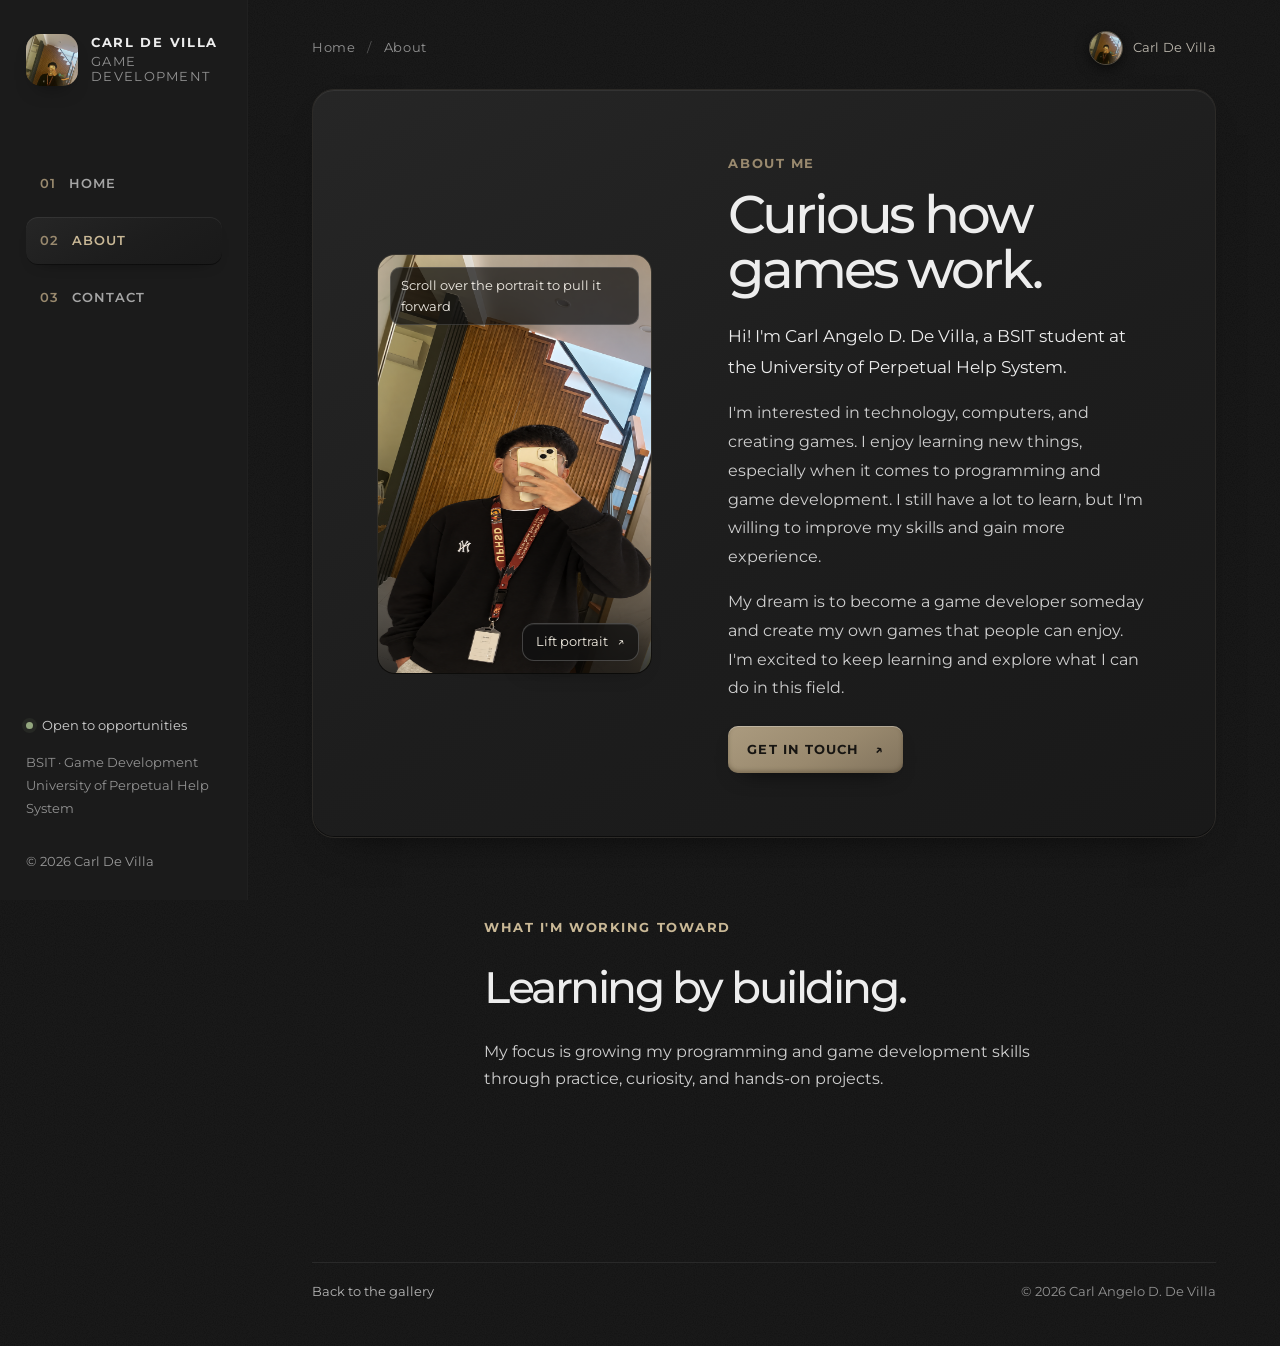
==== about/index.html @ 2f413bb1 "Add clean routes and interactive portrait" ====
<!doctype html>
<html lang="en">
<head>
  <meta charset="utf-8">
  <meta name="viewport" content="width=device-width, initial-scale=1">
  <meta name="theme-color" content="#121212">
  <meta name="description" content="About Carl Angelo D. De Villa, a BSIT student interested in technology, computers, and game development.">
  <meta property="og:type" content="website">
  <meta property="og:url" content="https://unorfl.github.io/DeVillaPortfolio/about/">
  <meta property="og:title" content="About — Carl Angelo D. De Villa">
  <meta property="og:description" content="Carl Angelo D. De Villa — BSIT Game Development student and aspiring game developer.">
  <meta property="og:image" content="https://unorfl.github.io/DeVillaPortfolio/assets/images/carl-angelo-portrait.png">
  <meta property="og:image:alt" content="Carl Angelo D. De Villa in his portrait photo">
  <meta name="twitter:card" content="summary_large_image">
  <meta name="twitter:image" content="https://unorfl.github.io/DeVillaPortfolio/assets/images/carl-angelo-portrait.png">
  <title>About — Carl Angelo D. De Villa</title>
  <link rel="icon" href="../assets/images/favicon.svg" type="image/svg+xml">
  <link rel="preconnect" href="https://fonts.googleapis.com">
  <link rel="preconnect" href="https://fonts.gstatic.com" crossorigin>
  <link href="https://fonts.googleapis.com/css2?family=Montserrat:wght@400;500;600;700&display=swap" rel="stylesheet">
  <link rel="stylesheet" href="../assets/css/site.css">
</head>
<body>
  <a class="skip-link" href="#main">Skip to content</a>
  <div class="layout">
    <aside class="sidebar">
      <div class="sidebar-top">
        <a class="brand" href="../home/" aria-label="Carl De Villa, gallery home"><span class="brand-mark"><img class="brand-avatar" src="../assets/images/carl-angelo-portrait.png" alt=""></span><span class="brand-copy"><strong>CARL DE VILLA</strong><small>GAME DEVELOPMENT</small></span></a>
        <button class="menu-toggle" type="button" aria-expanded="false" aria-controls="site-nav" aria-label="Open navigation"><span></span><span></span></button>
      </div>
      <nav class="nav" id="site-nav" aria-label="Main navigation">
        <a class="nav-link" href="../home/"><span class="nav-number">01</span> Home</a>
        <a class="nav-link active" href="../about/" aria-current="page"><span class="nav-number">02</span> About</a>
        <a class="nav-link" href="../contact/"><span class="nav-number">03</span> Contact</a>
      </nav>
      <div class="sidebar-bottom"><p class="availability"><span class="status-dot"></span> Open to opportunities</p><p class="sidebar-note">BSIT · Game Development<br>University of Perpetual Help System</p><span class="sidebar-copyright">© 2026 Carl De Villa</span></div>
    </aside>
    <main id="main" class="main-content page-main">
      <header class="topline"><span class="breadcrumb"><a href="../home/">Home</a> <span>/</span> About</span><a class="top-profile" href="../about/" aria-label="About Carl Angelo D. De Villa"><img src="../assets/images/carl-angelo-portrait.png" alt=""><span>Carl De Villa</span></a></header>
      <section class="about-hero clay-panel" data-reveal>
        <figure class="about-visual parallax-portrait" data-parallax-portrait aria-label="Interactive layered portrait of Carl Angelo D. De Villa">
          <img class="parallax-back" src="../assets/images/carl-angelo-background.png" alt="" aria-hidden="true" loading="eager">
          <img class="parallax-cutout" src="../assets/images/carl-angelo-cutout.png" alt="Carl Angelo D. De Villa in a black jacket, holding his phone" draggable="false">
          <span class="portrait-depth" aria-hidden="true">
            <span class="depth-halo"></span><span class="depth-shadow"></span>
          </span>
          <button class="portrait-toggle" type="button" aria-pressed="false">Lift portrait <span aria-hidden="true">↗</span></button>
          <figcaption class="portrait-hint">Scroll over the portrait to pull it forward</figcaption>
        </figure>
        <div class="about-copy" data-reveal>
          <p class="eyebrow">ABOUT ME</p>
          <h1>Curious how games work.</h1>
          <p class="about-lede">Hi! I'm Carl Angelo D. De Villa, a BSIT student at the University of Perpetual Help System.</p>
          <p>I'm interested in technology, computers, and creating games. I enjoy learning new things, especially when it comes to programming and game development. I still have a lot to learn, but I'm willing to improve my skills and gain more experience.</p>
          <p>My dream is to become a game developer someday and create my own games that people can enjoy. I'm excited to keep learning and explore what I can do in this field.</p>
          <a class="button button-gold" href="../contact/">Get in touch <span aria-hidden="true">↗</span></a>
        </div>
      </section>
      <section class="about-note" data-reveal>
        <p class="eyebrow">WHAT I'M WORKING TOWARD</p>
        <h2>Learning by building.</h2>
        <p>My focus is growing my programming and game development skills through practice, curiosity, and hands-on projects.</p>
      </section>
      <footer class="site-footer"><a class="footer-name" href="../home/">Back to the gallery</a><p>© 2026 Carl Angelo D. De Villa</p></footer>
    </main>
  </div>
  <script src="../assets/js/site.js" defer></script>
</body>
</html>
---- assets/css/site.css ----
:root {
  color-scheme: dark;
  --bg: #121212;
  --side: #1b1b1b;
  --surface: #1c1c1c;
  --line: #292929;
  --text: #ededed;
  --soft: #cfcfcf;
  --muted: #a5a5a5;
  --dim: #929292;
  --accent: #99896e;
  --accent-hi: #c9b896;
  --clay-bg: linear-gradient(150deg, #262626 0%, #1d1d1d 55%, #191919 100%);
  --clay-shadow: inset 0 1px 0 rgba(255,255,255,.07), inset 0 -1px 0 rgba(0,0,0,.55), 0 18px 40px -28px rgba(0,0,0,.9);
  --clay-gold: linear-gradient(150deg, #ab9b7f 0%, #99896e 55%, #81735d 100%);
  --ease: cubic-bezier(.2,.7,.2,1);
  --gutter: clamp(22px, 5vw, 76px);
}

* { box-sizing: border-box; }
html { min-width: 320px; scroll-behavior: smooth; background: var(--bg); }
body {
  min-width: 320px;
  margin: 0;
  color: var(--text);
  background-color: var(--bg);
  background-image: url("data:image/svg+xml,%3Csvg xmlns='http://www.w3.org/2000/svg' width='160' height='160'%3E%3Cfilter id='n'%3E%3CfeTurbulence type='fractalNoise' baseFrequency='.9' numOctaves='2' stitchTiles='stitch'/%3E%3CfeColorMatrix values='0 0 0 0 1 0 0 0 0 1 0 0 0 0 1 0 0 0 .045 0'/%3E%3C/filter%3E%3Crect width='100%25' height='100%25' filter='url(%23n)'/%3E%3C/svg%3E");
  font-family: Montserrat, system-ui, sans-serif;
  font-size: 16px;
  line-height: 1.65;
  -webkit-font-smoothing: antialiased;
}
a { color: inherit; text-decoration: none; }
button { color: inherit; font: inherit; }
img { display: block; max-width: 100%; }
::selection { color: var(--bg); background: var(--accent-hi); }
:focus-visible { outline: 2px solid var(--accent-hi); outline-offset: 4px; }
.skip-link { position: fixed; z-index: 1000; top: 12px; left: 12px; padding: 10px 15px; transform: translateY(-160%); background: var(--accent-hi); color: #171512; border-radius: 8px; }
.skip-link:focus { transform: translateY(0); }

/* The shared frame, warm-metal accent and soft clay surfaces follow Carl's visual reference. */
.layout { min-height: 100vh; }
.sidebar {
  position: fixed;
  inset: 0 auto 0 0;
  z-index: 20;
  width: 248px;
  display: flex;
  flex-direction: column;
  padding: 34px 26px 26px;
  background: var(--side);
  box-shadow: inset -1px 0 0 rgba(255,255,255,.025);
}
.brand { display: flex; align-items: center; gap: 13px; min-width: 0; }
.brand-mark {
  width: 52px; height: 52px; flex: 0 0 auto;
  display: grid; place-items: center;
  border-radius: 15px;
  color: var(--accent-hi);
  background: var(--clay-bg);
  box-shadow: inset 0 1px 0 rgba(255,255,255,.17), inset 0 -5px 8px rgba(0,0,0,.36), 0 11px 23px -16px #000;
  font-size: 15px; font-weight: 700; letter-spacing: -.06em;
}
.brand-copy { display: grid; gap: 3px; line-height: 1.2; }
.brand-copy strong { font-size: 13px; letter-spacing: .13em; }
.brand-copy small { color: var(--dim); font-size: 13px; letter-spacing: .1em; }
.nav { display: grid; gap: 9px; margin-top: 74px; }
.nav-link {
  display: flex; align-items: center; gap: 13px;
  min-height: 48px; padding: 0 14px;
  color: var(--muted); border-radius: 12px;
  font-size: 13px; font-weight: 600; letter-spacing: .08em; text-transform: uppercase;
  transition: color .2s ease, background .2s ease, transform .2s ease, box-shadow .2s ease;
}
.nav-link:hover { color: var(--text); background: #222; transform: translateX(2px); }
.nav-link.active { color: var(--accent-hi); background: var(--clay-bg); box-shadow: inset 0 1px 0 rgba(255,255,255,.07), inset 0 -1px 0 rgba(0,0,0,.55), 0 7px 18px -15px #000; }
.nav-number { color: var(--accent); font-size: 13px; letter-spacing: .08em; }
.sidebar-bottom { margin-top: auto; }
.availability { display: flex; align-items: center; gap: 9px; margin: 0 0 15px; color: var(--soft); font-size: 13px; }
.status-dot { width: 7px; height: 7px; border-radius: 50%; background: #94a77f; box-shadow: 0 0 0 4px rgba(148,167,127,.09); }
.sidebar-note { margin: 0 0 28px; color: var(--dim); font-size: 13px; line-height: 1.75; }
.sidebar-copyright { color: #999; font-size: 13px; }
.menu-toggle { display: none; }

.main-content { max-width: 1800px; min-width: 0; margin-left: 248px; padding: 31px var(--gutter) 44px; }
.topline { display: flex; justify-content: space-between; align-items: center; gap: 18px; margin-bottom: 24px; min-height: 22px; color: var(--dim); font-size: 13px; letter-spacing: .05em; }
.breadcrumb span { padding: 0 8px; color: #555; }
.breadcrumb a:hover { color: var(--accent-hi); }
.topline-note { color: #8b8b8b; }
.clay-panel { background: var(--clay-bg); border: 1px solid #2c2a27; box-shadow: var(--clay-shadow); }

.hero { min-height: min(65vh, 610px); position: relative; display: flex; align-items: end; overflow: hidden; border-radius: 23px; isolation: isolate; }
.hero-image { position: absolute; z-index: -2; inset: 0; width: 100%; height: 100%; object-fit: cover; object-position: center 46%; }
.hero-shade { position: absolute; z-index: -1; inset: 0; background: linear-gradient(90deg, rgba(8,8,8,.89) 0%, rgba(8,8,8,.63) 42%, rgba(8,8,8,.1) 100%), linear-gradient(0deg, rgba(8,8,8,.55), transparent 55%); }
.hero-copy { max-width: 720px; padding: clamp(30px, 5.5vw, 78px); }
.eyebrow { margin: 0 0 13px; color: var(--accent-hi); font-size: 13px; font-weight: 700; letter-spacing: .12em; line-height: 1.5; }
.hero h1 { max-width: 700px; margin: 0; font-size: clamp(43px, 6vw, 84px); font-weight: 500; letter-spacing: -.065em; line-height: .99; text-wrap: balance; }
.hero-subtitle { max-width: 440px; margin: 20px 0 25px; color: #d2d2d2; font-size: clamp(16px, 1.35vw, 18px); }
.button { min-height: 47px; display: inline-flex; align-items: center; justify-content: center; gap: 16px; padding: 0 19px; border: 0; border-radius: 10px; font-size: 13px; font-weight: 700; letter-spacing: .08em; text-transform: uppercase; transition: transform .2s var(--ease), box-shadow .2s ease, filter .2s ease; }
.button:hover { transform: translateY(-2px); filter: brightness(1.06); }
.button-gold { color: #171512; background: var(--clay-gold); box-shadow: inset 0 1px 0 rgba(255,255,255,.3), inset 0 -2px 4px rgba(72,59,38,.42), 0 10px 24px -15px #000; }
.hero-credit { position: absolute; right: 20px; bottom: 18px; color: #dedede; font-size: 13px; }
.hero-credit:hover { color: white; }

.gallery-section { padding-top: clamp(66px, 8vw, 108px); }
.section-heading { display: grid; grid-template-columns: minmax(0,1fr) minmax(240px,.72fr); align-items: end; gap: 38px; margin-bottom: 28px; }
.section-heading .eyebrow { color: var(--accent); }
.section-heading h2, .about-copy h1, .contact-intro h1 { margin: 0; font-size: clamp(34px, 4.15vw, 57px); font-weight: 500; letter-spacing: -.06em; line-height: 1.04; text-wrap: balance; }
.section-intro { max-width: 420px; margin: 0 0 3px; color: var(--soft); font-size: 16px; line-height: 1.7; }
.filters { display: flex; flex-wrap: wrap; gap: 9px; margin: 0 0 24px; }
.filter-button { display: inline-flex; align-items: center; gap: 10px; min-height: 39px; padding: 0 14px; border: 1px solid #33302b; border-radius: 11px; color: #c1c1c1; background: var(--clay-bg); box-shadow: inset 0 1px 0 rgba(255,255,255,.06), 0 5px 13px -12px #000; font-size: 13px; font-weight: 600; cursor: pointer; transition: border-color .18s, color .18s, transform .18s, background .18s; }
.filter-button span { color: #999; font-size: 13px; }
.filter-button:hover { transform: translateY(-1px); color: var(--text); border-color: #574f41; }
.filter-button.active { color: #171512; border-color: transparent; background: var(--clay-gold); box-shadow: inset 0 1px 0 rgba(255,255,255,.28), inset 0 -2px 4px rgba(72,59,38,.3), 0 7px 17px -12px #000; }
.filter-button.active span { color: #352f25; }
.gallery-grid { display: grid; grid-template-columns: repeat(3, minmax(0,1fr)); grid-auto-rows: minmax(175px, 18vw); grid-auto-flow: dense; gap: 16px; }
.gallery-item { position: relative; min-width: 0; min-height: 195px; overflow: hidden; padding: 0; border: 1px solid #2e2c28; border-radius: 18px; background: var(--clay-bg); box-shadow: inset 0 1px 0 rgba(255,255,255,.07), 0 13px 30px -22px #000; cursor: zoom-in; text-align: left; isolation: isolate; transition: transform .28s var(--ease), border-color .25s ease, box-shadow .25s ease; }
.gallery-item:hover { z-index: 1; transform: translateY(-3px); border-color: #645742; box-shadow: inset 0 1px 0 rgba(255,255,255,.11), 0 18px 36px -23px #000; }
.gallery-item img { position: absolute; inset: 0; width: 100%; height: 100%; object-fit: cover; transition: transform .55s var(--ease), filter .3s ease; }
.gallery-item:hover img { transform: scale(1.045); }
.gallery-item::after { content: ""; position: absolute; inset: 42% 0 0; z-index: 0; pointer-events: none; background: linear-gradient(transparent, rgba(8,8,8,.83)); opacity: .93; }
.item-wide { grid-column: span 2; }
.item-tall { grid-row: span 2; }
.image-open { position: absolute; z-index: 1; top: 13px; right: 13px; width: 31px; height: 31px; display: grid; place-items: center; border: 1px solid rgba(255,255,255,.18); border-radius: 10px; color: white; background: rgba(18,18,18,.86); opacity: 0; transform: translateY(4px); transition: opacity .2s, transform .2s; }
.gallery-item:hover .image-open, .gallery-item:focus-visible .image-open { opacity: 1; transform: none; }
.image-caption { position: absolute; z-index: 1; inset: auto 17px 14px; display: grid; gap: 2px; }
.image-caption strong { color: #f3f3f3; font-size: 13px; font-weight: 600; }
.image-caption small { color: #dedede; font-size: 13px; }
.gallery-item[hidden] { display: none; }
.gallery-footnote { margin: 21px 0 0; color: #a1a1a1; font-size: 13px; }
.site-footer { display: flex; justify-content: space-between; gap: 18px; align-items: center; margin-top: 74px; padding-top: 18px; border-top: 1px solid #292929; color: #929292; font-size: 13px; }
.site-footer p { margin: 0; }
.footer-name { color: #b5b5b5; }
.footer-name:hover { color: var(--accent-hi); }

.page-main { min-height: 100vh; display: flex; flex-direction: column; }
.about-hero { display: grid; grid-template-columns: minmax(200px,.65fr) minmax(0,1fr); gap: clamp(32px, 6vw, 86px); align-items: center; min-height: 560px; padding: clamp(32px, 5vw, 72px); border-radius: 22px; }
.about-visual { position: relative; width: min(100%, 360px); height: 420px; margin: auto; overflow: hidden; border: 1px solid #38352f; border-radius: 18px; background: #1a1a1a; box-shadow: inset 0 1px 0 rgba(255,255,255,.08), 0 24px 50px -34px #000; }
.about-visual img { width: 100%; height: 100%; object-fit: cover; }
.about-visual::after, .contact-visual::after { content: ""; position: absolute; inset: 55% 0 0; background: linear-gradient(transparent, rgba(0,0,0,.78)); pointer-events: none; }
.about-visual figcaption, .contact-visual figcaption { position: absolute; z-index: 1; right: 15px; bottom: 13px; left: 15px; color: #eee; font-size: 13px; }
.about-visual a, .contact-visual a { color: var(--accent-hi); }
.about-copy { max-width: 690px; }
.about-copy .eyebrow, .contact-intro .eyebrow { color: var(--accent); }
.about-copy h1 { margin-bottom: 24px; }
.about-copy p:not(.eyebrow) { max-width: 630px; color: var(--soft); font-size: 16px; line-height: 1.8; }
.about-copy .about-lede { color: var(--text) !important; font-size: 17px !important; }
.about-copy .button { margin-top: 7px; }
.about-note { max-width: 720px; margin: auto; padding: 80px 0; }
.about-note h2 { margin: 0 0 12px; font-size: clamp(29px, 3.5vw, 44px); font-weight: 500; letter-spacing: -.055em; }
.about-note p:last-child { max-width: 560px; color: var(--soft); }
.contact-wrap { display: grid; grid-template-columns: minmax(0,1.05fr) minmax(320px,.95fr); gap: clamp(28px, 5vw, 70px); align-items: stretch; margin: clamp(38px, 8vh, 90px) auto; width: min(100%, 1100px); }
.contact-visual { position: relative; min-height: min(70vh, 680px); margin: 0; overflow: hidden; border-radius: 20px; background: #1a1a1a; }
.contact-visual img { position: absolute; inset: 0; width: 100%; height: 100%; object-fit: cover; }
.contact-content { display: flex; flex-direction: column; justify-content: center; gap: 22px; }
.contact-intro { padding-top: 0; }
.contact-intro h1 { margin-bottom: 18px; }
.contact-intro > p:last-child { max-width: 440px; color: var(--soft); }
.contact-card { padding: 24px clamp(22px,3vw,38px); border-radius: 18px; }
.contact-row { display: grid; gap: 7px; padding: 18px 0; border-bottom: 1px solid #34322e; }
.contact-row:last-of-type { border-bottom: 0; }
.contact-label { color: var(--accent-hi); font-size: 13px; font-weight: 700; letter-spacing: .18em; }
.contact-row a, .contact-row > span:last-child { color: var(--text); font-size: clamp(13px,1.4vw,16px); overflow-wrap: anywhere; }
.contact-row a { display: flex; justify-content: space-between; gap: 12px; }
.contact-row a:hover { color: var(--accent-hi); }
.contact-hint { margin: 7px 0 0; color: #a1a1a1; font-size: 13px; }

.lightbox { position: fixed; inset: 0; width: min(94vw, 1320px); max-width: none; max-height: 94svh; padding: 48px 68px 30px; overflow: visible; border: 1px solid #37332c; border-radius: 20px; color: var(--text); background: #171717; box-shadow: 0 30px 100px #000b; }
.lightbox::backdrop { background: rgba(0,0,0,.84); }
.lightbox figure { display: grid; place-items: center; gap: 15px; height: 100%; margin: 0; }
.lightbox figure img { width: 100%; height: min(74svh, 880px); object-fit: contain; }
.lightbox figcaption { width: 100%; display: flex; justify-content: space-between; align-items: center; gap: 18px; color: #ddd; font-size: 13px; }
.lightbox-source { color: var(--accent-hi); }
.lightbox-close, .lightbox-nav { position: absolute; z-index: 2; display: grid; place-items: center; border: 1px solid #45413a; border-radius: 12px; background: var(--clay-bg); box-shadow: inset 0 1px 0 rgba(255,255,255,.08), 0 8px 20px -15px #000; cursor: pointer; transition: transform .18s, color .18s, border-color .18s; }
.lightbox-close:hover, .lightbox-nav:hover { transform: translateY(-2px); color: var(--accent-hi); border-color: var(--accent); }
.lightbox-close { top: 14px; right: 14px; width: 39px; height: 39px; font-size: 26px; line-height: 1; }
.lightbox-nav { top: 50%; width: 42px; height: 42px; font-size: 18px; }
.lightbox-nav.previous { left: 13px; }
.lightbox-nav.next { right: 13px; }

@view-transition { navigation: auto; }
::view-transition-old(root) { animation: page-out .2s ease both; }
::view-transition-new(root) { animation: page-in .32s var(--ease) both; }
@keyframes page-out { to { opacity: 0; transform: translateY(-6px); } }
@keyframes page-in { from { opacity: 0; transform: translateY(9px); } to { opacity: 1; transform: none; } }
.fallback-vt main { animation: page-in .3s var(--ease) both; }
.fallback-vt.leaving main { animation: page-out .2s ease both; }

/* Carl's portrait anchors the navigation, About page, and shared link preview. */
.brand-mark { overflow: hidden; padding: 0; }
.brand-avatar { width: 100%; height: 100%; object-fit: cover; object-position: 50% 43%; }
.top-profile { display: inline-flex; align-items: center; gap: 10px; color: #bcb7ad; font-size: 13px; letter-spacing: .02em; transition: color .2s ease, transform .2s ease; }
.top-profile:hover { color: var(--accent-hi); transform: translateY(-1px); }
.top-profile img { width: 34px; height: 34px; border: 1px solid #514b3e; border-radius: 50%; object-fit: cover; object-position: 50% 43%; box-shadow: 0 4px 13px #0008; }
.hero-image { object-position: center 55%; }
.hero-image { right: 0; left: auto; width: 90%; object-position: center 54%; -webkit-mask-image: linear-gradient(90deg, transparent 0%, #000 24%); mask-image: linear-gradient(90deg, transparent 0%, #000 24%); }
.parallax-portrait { overflow: visible; isolation: isolate; perspective: 1100px; touch-action: pan-y; }
.parallax-portrait::after { z-index: 2; border-radius: 0 0 18px 18px; }
.parallax-portrait .parallax-back { position: absolute; z-index: 0; inset: 0; width: 100%; height: 100%; border: 1px solid #38352f; border-radius: 18px; object-fit: cover; object-position: center 52%; transform: scale(var(--back-scale, 1)); transition: transform .5s cubic-bezier(.2,.7,.2,1); }
.parallax-portrait .parallax-cutout { position: absolute; z-index: 3; top: 29%; left: 50%; width: auto; height: 71%; max-width: none; object-fit: contain; transform: translate3d(calc(-50% + var(--pointer-x, 0px)), calc(var(--lift-y, 0px) + var(--pointer-y, 0px)), var(--lift-z, 0px)) rotateY(var(--tilt, 0deg)) scaleX(1.45) scale(var(--cutout-scale, 1)); transform-origin: 50% 82%; filter: drop-shadow(0 0 0 #0000); transition: transform .45s cubic-bezier(.2,.7,.2,1), filter .45s; pointer-events: none; user-select: none; }
.parallax-portrait.is-lifted .parallax-cutout { filter: drop-shadow(0 20px 16px #0009); }
.portrait-depth { position: absolute; z-index: 2; inset: 11% 7% 5%; pointer-events: none; }
.depth-halo { position: absolute; inset: 10% 10% 6%; border-radius: 50%; background: radial-gradient(ellipse, rgba(201,184,150,.23), transparent 68%); filter: blur(20px); opacity: var(--halo-opacity, .16); transition: opacity .4s; }
.depth-shadow { position: absolute; right: 13%; bottom: 2%; left: 13%; height: 12%; border-radius: 50%; background: #0009; filter: blur(19px); opacity: var(--shadow-opacity, .25); transform: scaleX(var(--cutout-scale, 1)); transition: opacity .4s, transform .4s; }
.portrait-toggle { position: absolute; z-index: 5; right: 13px; bottom: 13px; display: inline-flex; align-items: center; gap: 9px; min-height: 38px; padding: 0 13px; border: 1px solid #ffffff35; border-radius: 12px; color: #f3eee3; background: rgba(16,16,16,.78); box-shadow: inset 0 1px 0 #ffffff15, 0 8px 22px #0005; backdrop-filter: blur(12px); font: inherit; font-size: 13px; cursor: pointer; transition: border-color .2s, color .2s, transform .2s; }
.portrait-toggle:hover { border-color: var(--accent-hi); color: var(--accent-hi); transform: translateY(-2px); }
.portrait-toggle[aria-pressed="true"] span { transform: rotate(45deg); }
.portrait-toggle span { transition: transform .25s; }
.portrait-hint { position: absolute; z-index: 4; top: 13px; right: auto; bottom: auto; left: 13px; width: max-content; max-width: calc(100% - 26px); padding: 7px 10px; border: 1px solid #ffffff24; border-radius: 10px; color: #f0ece4; background: rgba(16,16,16,.7); text-align: left; font-size: 13px; pointer-events: none; }
.parallax-portrait { background: transparent; border: 0; box-shadow: none; }
.about-visual.parallax-portrait figcaption.portrait-hint { top: 13px; right: auto; bottom: auto; left: 13px; color: #f0ece4; }
@media (max-width: 720px) {
  .hero-image { right: 0; left: 0; width: 100%; object-position: center 49%; -webkit-mask-image: none; mask-image: none; }
  .brand-avatar { object-position: 50% 43%; }
  .topline { gap: 10px; }
  .top-profile { gap: 0; }
  .top-profile span { display: none; }
  .top-profile img { width: 34px; height: 34px; }
  .parallax-portrait .parallax-cutout { top: 29%; height: 71%; }
}
@media (prefers-reduced-motion: reduce) {
  .portrait-toggle { display: none; }
  .portrait-hint { top: 13px; }
  .parallax-portrait .parallax-cutout { transform: translateX(-50%); }
}

/* Quiet entrances echo the page change and keep the photo gallery from arriving all at once. */
.has-js [data-reveal] { opacity: 0; transform: translateY(16px); transition: opacity .55s var(--ease), transform .55s var(--ease); }
.has-js [data-reveal].revealed { opacity: 1; transform: none; }
.has-js .hero-image { animation: hero-picture 8s var(--ease) both; }
@keyframes hero-picture { from { transform: scale(1.045); } to { transform: scale(1); } }

@media (min-width: 1600px) { .gallery-grid { grid-auto-rows: 250px; } }
@media (max-width: 1050px) {
  .sidebar { width: 215px; padding-inline: 20px; }
  .main-content { margin-left: 215px; }
  .gallery-grid { grid-template-columns: repeat(2,minmax(0,1fr)); grid-auto-rows: minmax(190px, 25vw); }
  .item-wide { grid-column: span 2; }
  .item-tall { grid-row: span 1; }
  .about-hero { grid-template-columns: minmax(160px,.5fr) minmax(0,1fr); gap: 36px; }
  .about-hero { grid-template-columns: 1fr; align-items: start; gap: 0; }
  .about-hero .about-visual { width: min(100%, 440px); height: 500px; margin: 0 auto 72px; }
  .about-hero .about-copy { width: min(100%, 700px); margin-inline: auto; }
  .contact-wrap { grid-template-columns: minmax(0,1fr) minmax(0,1fr); gap: 28px; }
  .contact-visual { min-height: 560px; }
}
@media (max-width: 720px) {
  .sidebar { position: sticky; inset: 0 0 auto; width: auto; height: auto; padding: 12px 18px; }
  .sidebar-top { display: flex; align-items: center; justify-content: space-between; gap: 16px; }
  .brand-mark { width: 43px; height: 43px; border-radius: 13px; }
  .brand-copy strong { font-size: 13px; }
  .brand-copy small { font-size: 13px; }
  .menu-toggle { width: 43px; height: 43px; display: grid; align-content: center; justify-items: center; gap: 5px; border: 1px solid #302e29; border-radius: 12px; background: var(--clay-bg); box-shadow: inset 0 1px 0 rgba(255,255,255,.08), 0 6px 15px -12px #000; }
  .menu-toggle span { width: 17px; height: 1px; background: var(--accent-hi); transition: transform .2s; }
  .menu-toggle[aria-expanded="true"] span:first-child { transform: translateY(3px) rotate(45deg); }
  .menu-toggle[aria-expanded="true"] span:last-child { transform: translateY(-3px) rotate(-45deg); }
  .nav { display: none; margin: 13px 0 0; grid-template-columns: repeat(3,minmax(0,1fr)); gap: 7px; }
  .nav.open { display: grid; }
  .nav-link { justify-content: center; gap: 7px; min-height: 42px; padding: 0 6px; font-size: 13px; letter-spacing: .02em; }
  .sidebar-bottom { display: none; }
  .main-content { margin: 0; padding: 17px 18px 30px; }
  .topline { margin-bottom: 15px; font-size: 13px; }
  .topline-note { display: none; }
  .hero { min-height: min(72svh, 620px); border-radius: 18px; }
  .hero-copy { padding: 28px 24px 55px; }
  .hero h1 { font-size: clamp(42px, 12vw, 66px); }
  .hero-credit { bottom: 12px; right: 13px; font-size: 13px; }
  .section-heading { grid-template-columns: 1fr; gap: 12px; margin-bottom: 22px; }
  .section-heading h2 { font-size: clamp(33px, 9vw, 46px); }
  .section-intro { max-width: 580px; font-size: 16px; }
  .gallery-section { padding-top: 57px; }
  .filters { gap: 7px; margin-bottom: 17px; }
  .filter-button { min-height: 36px; padding: 0 11px; font-size: 13px; }
  .gallery-grid { grid-template-columns: repeat(2,minmax(0,1fr)); grid-auto-rows: minmax(150px, 43vw); gap: 10px; }
  .gallery-item { min-height: 150px; border-radius: 13px; }
  .gallery-item.item-wide { grid-column: span 2; }
  .gallery-item.item-tall { grid-row: span 1; }
  .image-caption { inset: auto 11px 10px; }
  .image-caption strong { font-size: 13px; }
  .image-caption small { font-size: 13px; }
  .image-open { width: 27px; height: 27px; top: 8px; right: 8px; opacity: 1; transform: none; }
  .site-footer { margin-top: 46px; font-size: 13px; }
  .about-hero { grid-template-columns: 1fr; gap: 28px; min-height: auto; padding: 28px 22px; border-radius: 17px; }
  .about-hero .about-visual { width: min(76vw, 310px); height: min(94vw, 360px); margin-bottom: 64px; }
  .about-copy h1, .contact-intro h1 { font-size: clamp(36px,10vw,52px); }
  .about-copy p:not(.eyebrow) { font-size: 16px; }
  .about-note { padding: 55px 0 16px; }
  .contact-wrap { grid-template-columns: 1fr; gap: 24px; margin: 40px auto 36px; }
  .contact-visual { min-height: 0; height: min(88vw, 390px); }
  .contact-content { gap: 18px; }
  .contact-intro { padding: 0; }
  .contact-card { padding: 16px 20px; }
  .lightbox { width: calc(100vw - 20px); padding: 52px 43px 20px; border-radius: 15px; }
  .lightbox figure img { height: min(70svh, 760px); }
  .lightbox-nav { width: 34px; height: 34px; }
  .lightbox-nav.previous { left: 5px; }
  .lightbox-nav.next { right: 5px; }
  .lightbox figcaption { align-items: flex-start; flex-direction: column; gap: 4px; font-size: 13px; }
}
@media (max-width: 390px) {
  .gallery-grid { grid-template-columns: 1fr; grid-auto-rows: 64vw; }
  .gallery-item.item-wide { grid-column: span 1; }
  .filters { gap: 5px; }
  .filter-button { gap: 6px; padding-inline: 9px; }
  .site-footer { align-items: flex-start; flex-direction: column; gap: 4px; }
}
@media (prefers-reduced-motion: reduce) {
  *, *::before, *::after { scroll-behavior: auto !important; animation-duration: .01ms !important; animation-iteration-count: 1 !important; transition-duration: .01ms !important; }
  .has-js [data-reveal] { opacity: 1; transform: none; }
}
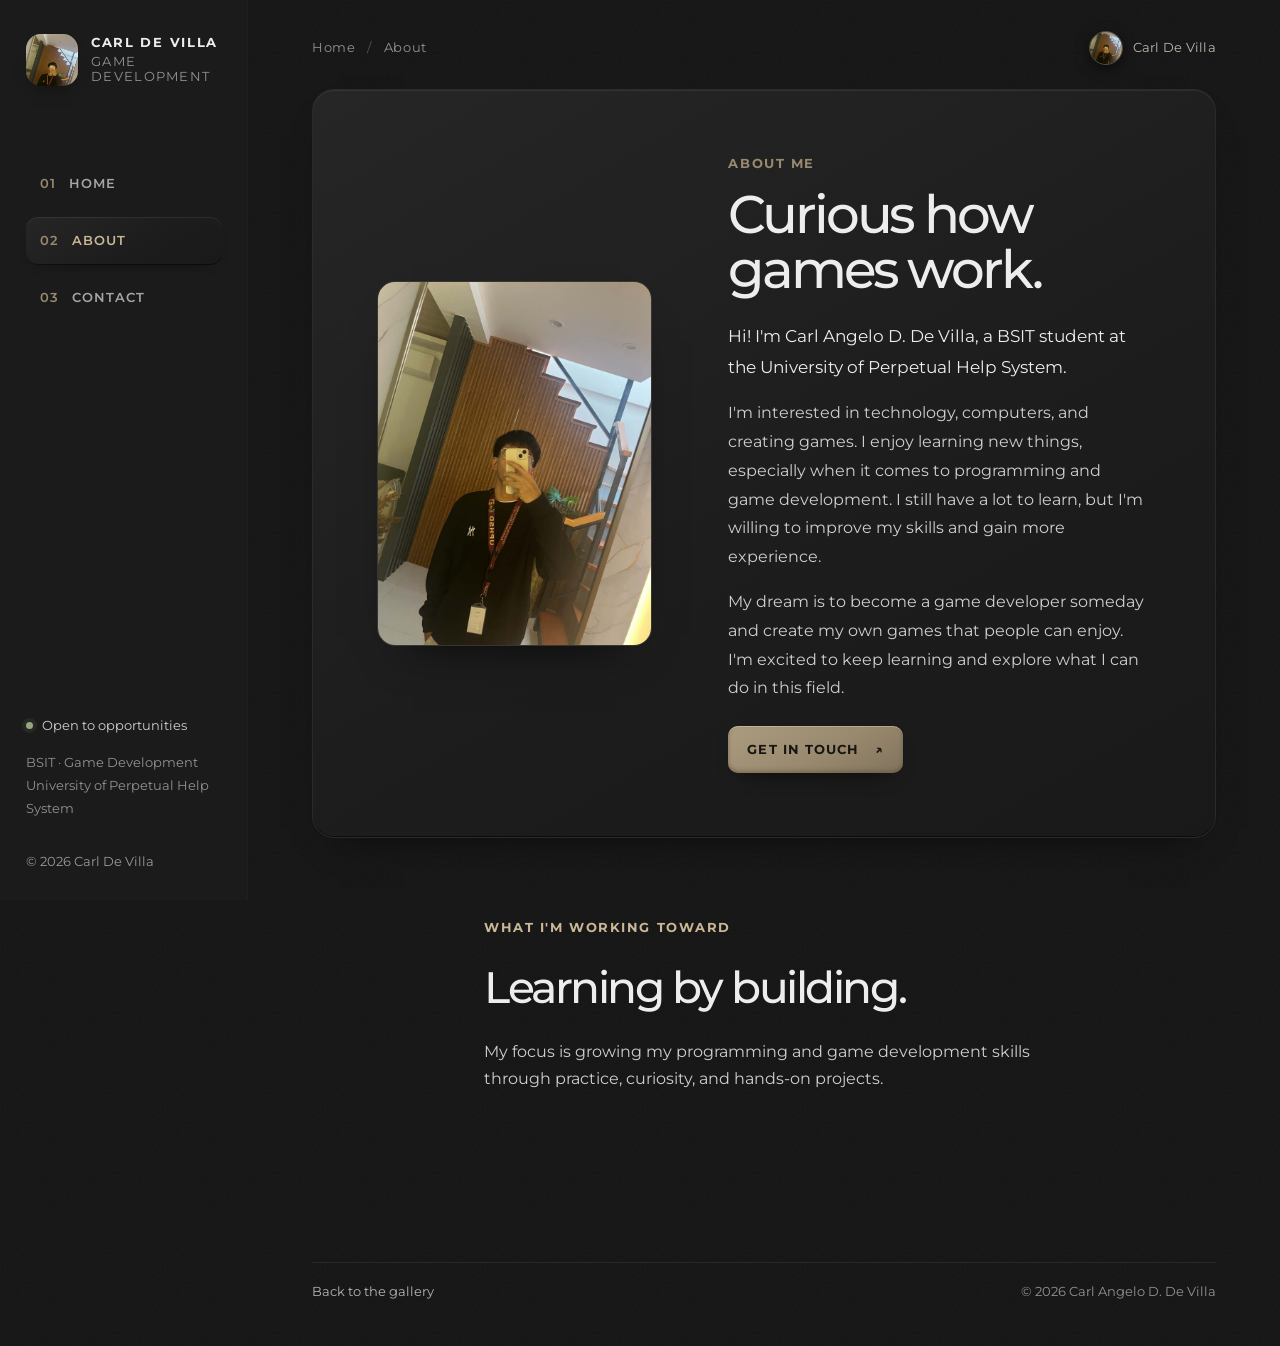
==== commit 8f5333ec: "Use original portrait and restore landscape hero" ====
--- a/about/index.html
+++ b/about/index.html
@@ -38,14 +38,8 @@
     <main id="main" class="main-content page-main">
       <header class="topline"><span class="breadcrumb"><a href="../home/">Home</a> <span>/</span> About</span><a class="top-profile" href="../about/" aria-label="About Carl Angelo D. De Villa"><img src="../assets/images/carl-angelo-portrait.png" alt=""><span>Carl De Villa</span></a></header>
       <section class="about-hero clay-panel" data-reveal>
-        <figure class="about-visual parallax-portrait" data-parallax-portrait aria-label="Interactive layered portrait of Carl Angelo D. De Villa">
-          <img class="parallax-back" src="../assets/images/carl-angelo-background.png" alt="" aria-hidden="true" loading="eager">
-          <img class="parallax-cutout" src="../assets/images/carl-angelo-cutout.png" alt="Carl Angelo D. De Villa in a black jacket, holding his phone" draggable="false">
-          <span class="portrait-depth" aria-hidden="true">
-            <span class="depth-halo"></span><span class="depth-shadow"></span>
-          </span>
-          <button class="portrait-toggle" type="button" aria-pressed="false">Lift portrait <span aria-hidden="true">↗</span></button>
-          <figcaption class="portrait-hint">Scroll over the portrait to pull it forward</figcaption>
+        <figure class="about-visual">
+          <img src="../assets/images/carl-angelo-portrait.png" alt="Carl Angelo D. De Villa taking a mirror selfie indoors" loading="eager">
         </figure>
         <div class="about-copy" data-reveal>
           <p class="eyebrow">ABOUT ME</p>
--- a/assets/css/site.css
+++ b/assets/css/site.css
@@ -135,9 +135,9 @@
 
 .page-main { min-height: 100vh; display: flex; flex-direction: column; }
 .about-hero { display: grid; grid-template-columns: minmax(200px,.65fr) minmax(0,1fr); gap: clamp(32px, 6vw, 86px); align-items: center; min-height: 560px; padding: clamp(32px, 5vw, 72px); border-radius: 22px; }
-.about-visual { position: relative; width: min(100%, 360px); height: 420px; margin: auto; overflow: hidden; border: 1px solid #38352f; border-radius: 18px; background: #1a1a1a; box-shadow: inset 0 1px 0 rgba(255,255,255,.08), 0 24px 50px -34px #000; }
-.about-visual img { width: 100%; height: 100%; object-fit: cover; }
-.about-visual::after, .contact-visual::after { content: ""; position: absolute; inset: 55% 0 0; background: linear-gradient(transparent, rgba(0,0,0,.78)); pointer-events: none; }
+.about-visual { width: min(100%, 360px); margin: auto; overflow: hidden; border: 1px solid #38352f; border-radius: 18px; background: #1a1a1a; box-shadow: inset 0 1px 0 rgba(255,255,255,.08), 0 24px 50px -34px #000; }
+.about-visual img { display: block; width: 100%; height: auto; }
+.contact-visual::after { content: ""; position: absolute; inset: 55% 0 0; background: linear-gradient(transparent, rgba(0,0,0,.78)); pointer-events: none; }
 .about-visual figcaption, .contact-visual figcaption { position: absolute; z-index: 1; right: 15px; bottom: 13px; left: 15px; color: #eee; font-size: 13px; }
 .about-visual a, .contact-visual a { color: var(--accent-hi); }
 .about-copy { max-width: 690px; }
@@ -192,36 +192,12 @@
 .top-profile { display: inline-flex; align-items: center; gap: 10px; color: #bcb7ad; font-size: 13px; letter-spacing: .02em; transition: color .2s ease, transform .2s ease; }
 .top-profile:hover { color: var(--accent-hi); transform: translateY(-1px); }
 .top-profile img { width: 34px; height: 34px; border: 1px solid #514b3e; border-radius: 50%; object-fit: cover; object-position: 50% 43%; box-shadow: 0 4px 13px #0008; }
-.hero-image { object-position: center 55%; }
-.hero-image { right: 0; left: auto; width: 90%; object-position: center 54%; -webkit-mask-image: linear-gradient(90deg, transparent 0%, #000 24%); mask-image: linear-gradient(90deg, transparent 0%, #000 24%); }
-.parallax-portrait { overflow: visible; isolation: isolate; perspective: 1100px; touch-action: pan-y; }
-.parallax-portrait::after { z-index: 2; border-radius: 0 0 18px 18px; }
-.parallax-portrait .parallax-back { position: absolute; z-index: 0; inset: 0; width: 100%; height: 100%; border: 1px solid #38352f; border-radius: 18px; object-fit: cover; object-position: center 52%; transform: scale(var(--back-scale, 1)); transition: transform .5s cubic-bezier(.2,.7,.2,1); }
-.parallax-portrait .parallax-cutout { position: absolute; z-index: 3; top: 29%; left: 50%; width: auto; height: 71%; max-width: none; object-fit: contain; transform: translate3d(calc(-50% + var(--pointer-x, 0px)), calc(var(--lift-y, 0px) + var(--pointer-y, 0px)), var(--lift-z, 0px)) rotateY(var(--tilt, 0deg)) scaleX(1.45) scale(var(--cutout-scale, 1)); transform-origin: 50% 82%; filter: drop-shadow(0 0 0 #0000); transition: transform .45s cubic-bezier(.2,.7,.2,1), filter .45s; pointer-events: none; user-select: none; }
-.parallax-portrait.is-lifted .parallax-cutout { filter: drop-shadow(0 20px 16px #0009); }
-.portrait-depth { position: absolute; z-index: 2; inset: 11% 7% 5%; pointer-events: none; }
-.depth-halo { position: absolute; inset: 10% 10% 6%; border-radius: 50%; background: radial-gradient(ellipse, rgba(201,184,150,.23), transparent 68%); filter: blur(20px); opacity: var(--halo-opacity, .16); transition: opacity .4s; }
-.depth-shadow { position: absolute; right: 13%; bottom: 2%; left: 13%; height: 12%; border-radius: 50%; background: #0009; filter: blur(19px); opacity: var(--shadow-opacity, .25); transform: scaleX(var(--cutout-scale, 1)); transition: opacity .4s, transform .4s; }
-.portrait-toggle { position: absolute; z-index: 5; right: 13px; bottom: 13px; display: inline-flex; align-items: center; gap: 9px; min-height: 38px; padding: 0 13px; border: 1px solid #ffffff35; border-radius: 12px; color: #f3eee3; background: rgba(16,16,16,.78); box-shadow: inset 0 1px 0 #ffffff15, 0 8px 22px #0005; backdrop-filter: blur(12px); font: inherit; font-size: 13px; cursor: pointer; transition: border-color .2s, color .2s, transform .2s; }
-.portrait-toggle:hover { border-color: var(--accent-hi); color: var(--accent-hi); transform: translateY(-2px); }
-.portrait-toggle[aria-pressed="true"] span { transform: rotate(45deg); }
-.portrait-toggle span { transition: transform .25s; }
-.portrait-hint { position: absolute; z-index: 4; top: 13px; right: auto; bottom: auto; left: 13px; width: max-content; max-width: calc(100% - 26px); padding: 7px 10px; border: 1px solid #ffffff24; border-radius: 10px; color: #f0ece4; background: rgba(16,16,16,.7); text-align: left; font-size: 13px; pointer-events: none; }
-.parallax-portrait { background: transparent; border: 0; box-shadow: none; }
-.about-visual.parallax-portrait figcaption.portrait-hint { top: 13px; right: auto; bottom: auto; left: 13px; color: #f0ece4; }
 @media (max-width: 720px) {
-  .hero-image { right: 0; left: 0; width: 100%; object-position: center 49%; -webkit-mask-image: none; mask-image: none; }
   .brand-avatar { object-position: 50% 43%; }
   .topline { gap: 10px; }
   .top-profile { gap: 0; }
   .top-profile span { display: none; }
   .top-profile img { width: 34px; height: 34px; }
-  .parallax-portrait .parallax-cutout { top: 29%; height: 71%; }
-}
-@media (prefers-reduced-motion: reduce) {
-  .portrait-toggle { display: none; }
-  .portrait-hint { top: 13px; }
-  .parallax-portrait .parallax-cutout { transform: translateX(-50%); }
 }
 
 /* Quiet entrances echo the page change and keep the photo gallery from arriving all at once. */
@@ -239,7 +215,7 @@
   .item-tall { grid-row: span 1; }
   .about-hero { grid-template-columns: minmax(160px,.5fr) minmax(0,1fr); gap: 36px; }
   .about-hero { grid-template-columns: 1fr; align-items: start; gap: 0; }
-  .about-hero .about-visual { width: min(100%, 440px); height: 500px; margin: 0 auto 72px; }
+  .about-hero .about-visual { width: min(100%, 440px); margin: 0 auto 40px; }
   .about-hero .about-copy { width: min(100%, 700px); margin-inline: auto; }
   .contact-wrap { grid-template-columns: minmax(0,1fr) minmax(0,1fr); gap: 28px; }
   .contact-visual { min-height: 560px; }
@@ -281,7 +257,7 @@
   .image-open { width: 27px; height: 27px; top: 8px; right: 8px; opacity: 1; transform: none; }
   .site-footer { margin-top: 46px; font-size: 13px; }
   .about-hero { grid-template-columns: 1fr; gap: 28px; min-height: auto; padding: 28px 22px; border-radius: 17px; }
-  .about-hero .about-visual { width: min(76vw, 310px); height: min(94vw, 360px); margin-bottom: 64px; }
+  .about-hero .about-visual { width: min(76vw, 310px); margin-bottom: 0; }
   .about-copy h1, .contact-intro h1 { font-size: clamp(36px,10vw,52px); }
   .about-copy p:not(.eyebrow) { font-size: 16px; }
   .about-note { padding: 55px 0 16px; }
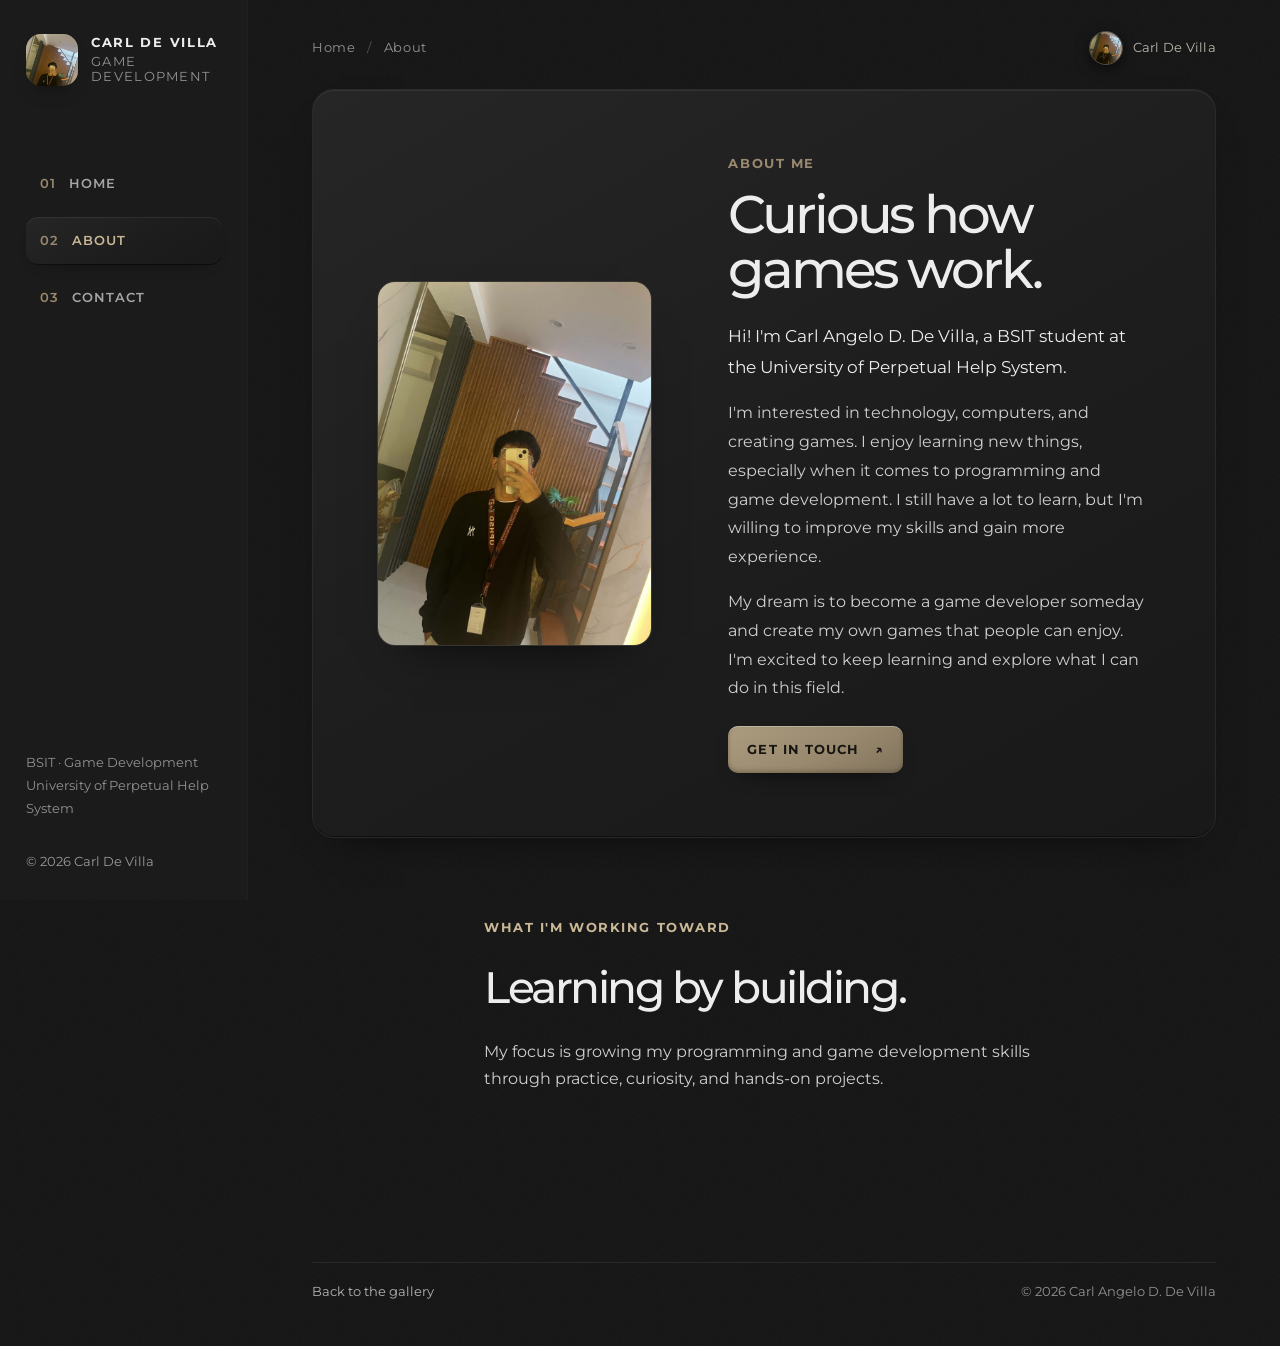
==== commit bd32606d: "Expand portfolio gallery and update branding" ====
--- a/about/index.html
+++ b/about/index.html
@@ -33,7 +33,7 @@
         <a class="nav-link active" href="../about/" aria-current="page"><span class="nav-number">02</span> About</a>
         <a class="nav-link" href="../contact/"><span class="nav-number">03</span> Contact</a>
       </nav>
-      <div class="sidebar-bottom"><p class="availability"><span class="status-dot"></span> Open to opportunities</p><p class="sidebar-note">BSIT · Game Development<br>University of Perpetual Help System</p><span class="sidebar-copyright">© 2026 Carl De Villa</span></div>
+      <div class="sidebar-bottom"><p class="sidebar-note">BSIT · Game Development<br>University of Perpetual Help System</p><span class="sidebar-copyright">© 2026 Carl De Villa</span></div>
     </aside>
     <main id="main" class="main-content page-main">
       <header class="topline"><span class="breadcrumb"><a href="../home/">Home</a> <span>/</span> About</span><a class="top-profile" href="../about/" aria-label="About Carl Angelo D. De Villa"><img src="../assets/images/carl-angelo-portrait.png" alt=""><span>Carl De Villa</span></a></header>
--- a/assets/css/site.css
+++ b/assets/css/site.css
@@ -76,8 +76,6 @@
 .nav-link.active { color: var(--accent-hi); background: var(--clay-bg); box-shadow: inset 0 1px 0 rgba(255,255,255,.07), inset 0 -1px 0 rgba(0,0,0,.55), 0 7px 18px -15px #000; }
 .nav-number { color: var(--accent); font-size: 13px; letter-spacing: .08em; }
 .sidebar-bottom { margin-top: auto; }
-.availability { display: flex; align-items: center; gap: 9px; margin: 0 0 15px; color: var(--soft); font-size: 13px; }
-.status-dot { width: 7px; height: 7px; border-radius: 50%; background: #94a77f; box-shadow: 0 0 0 4px rgba(148,167,127,.09); }
 .sidebar-note { margin: 0 0 28px; color: var(--dim); font-size: 13px; line-height: 1.75; }
 .sidebar-copyright { color: #999; font-size: 13px; }
 .menu-toggle { display: none; }
@@ -94,7 +92,7 @@
 .hero-shade { position: absolute; z-index: -1; inset: 0; background: linear-gradient(90deg, rgba(8,8,8,.89) 0%, rgba(8,8,8,.63) 42%, rgba(8,8,8,.1) 100%), linear-gradient(0deg, rgba(8,8,8,.55), transparent 55%); }
 .hero-copy { max-width: 720px; padding: clamp(30px, 5.5vw, 78px); }
 .eyebrow { margin: 0 0 13px; color: var(--accent-hi); font-size: 13px; font-weight: 700; letter-spacing: .12em; line-height: 1.5; }
-.hero h1 { max-width: 700px; margin: 0; font-size: clamp(43px, 6vw, 84px); font-weight: 500; letter-spacing: -.065em; line-height: .99; text-wrap: balance; }
+.hero h1 { max-width: none; margin: 0; font-size: clamp(44px, 5.2vw, 72px); font-weight: 500; letter-spacing: -.065em; line-height: .99; white-space: nowrap; }
 .hero-subtitle { max-width: 440px; margin: 20px 0 25px; color: #d2d2d2; font-size: clamp(16px, 1.35vw, 18px); }
 .button { min-height: 47px; display: inline-flex; align-items: center; justify-content: center; gap: 16px; padding: 0 19px; border: 0; border-radius: 10px; font-size: 13px; font-weight: 700; letter-spacing: .08em; text-transform: uppercase; transition: transform .2s var(--ease), box-shadow .2s ease, filter .2s ease; }
 .button:hover { transform: translateY(-2px); filter: brightness(1.06); }
@@ -210,6 +208,7 @@
 @media (max-width: 1050px) {
   .sidebar { width: 215px; padding-inline: 20px; }
   .main-content { margin-left: 215px; }
+  .hero h1 { font-size: clamp(32px, 4.4vw, 46px); }
   .gallery-grid { grid-template-columns: repeat(2,minmax(0,1fr)); grid-auto-rows: minmax(190px, 25vw); }
   .item-wide { grid-column: span 2; }
   .item-tall { grid-row: span 1; }
@@ -239,7 +238,7 @@
   .topline-note { display: none; }
   .hero { min-height: min(72svh, 620px); border-radius: 18px; }
   .hero-copy { padding: 28px 24px 55px; }
-  .hero h1 { font-size: clamp(42px, 12vw, 66px); }
+  .hero h1 { font-size: clamp(21px, 6.8vw, 48px); }
   .hero-credit { bottom: 12px; right: 13px; font-size: 13px; }
   .section-heading { grid-template-columns: 1fr; gap: 12px; margin-bottom: 22px; }
   .section-heading h2 { font-size: clamp(33px, 9vw, 46px); }
